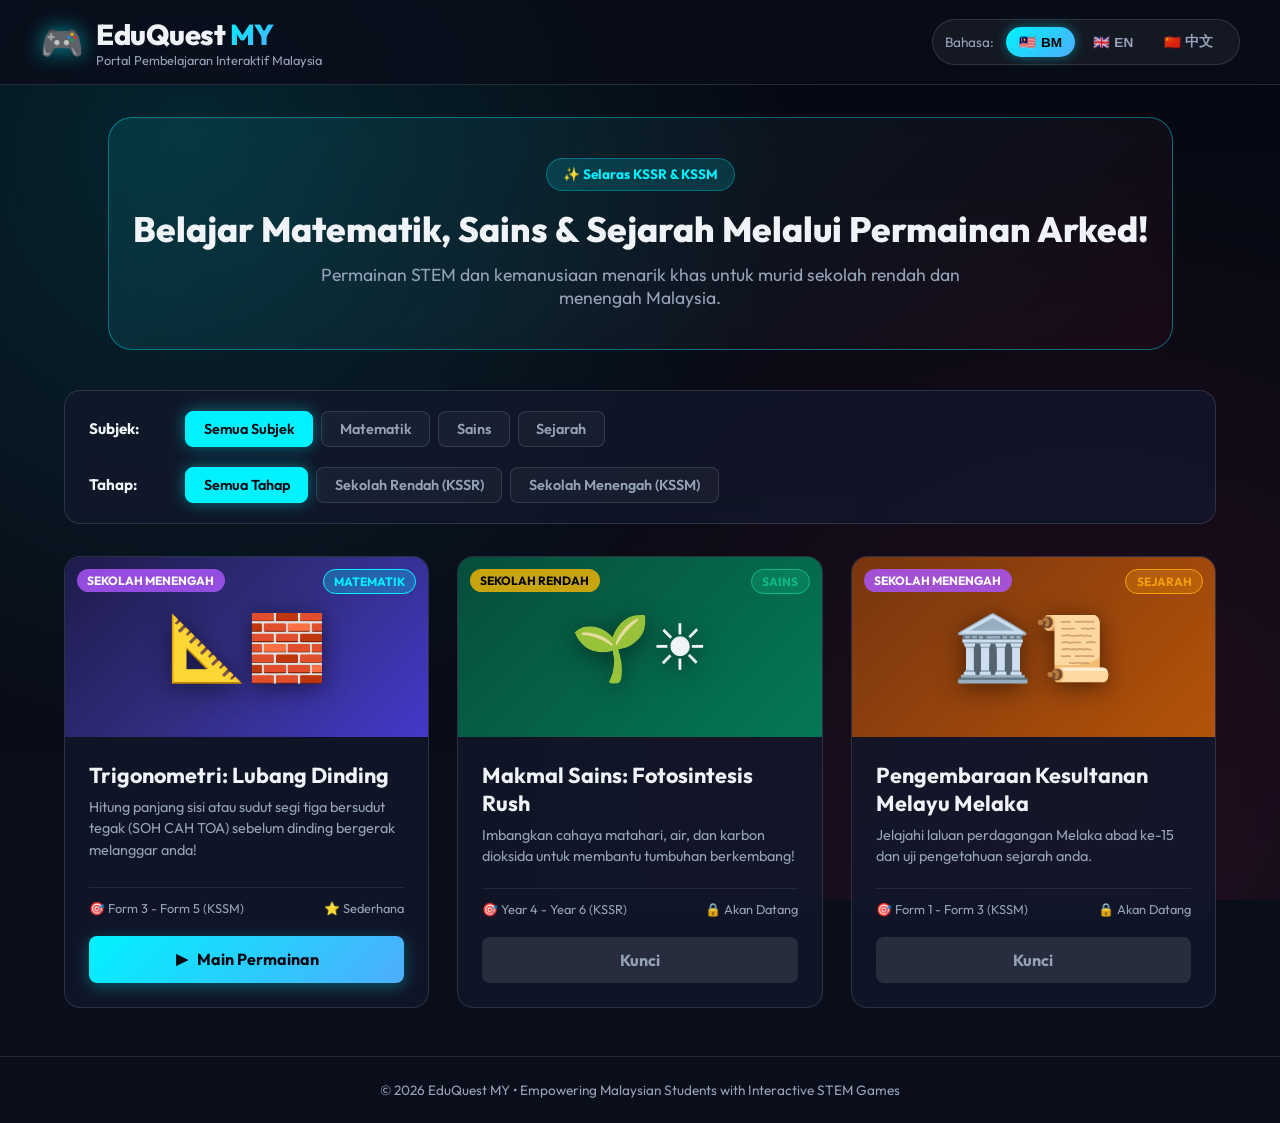
==== index.html @ 5da5ca7b "Initial commit: EduQuest MY Portal & Trigonometry Mini-Game" ====
<!DOCTYPE html>
<html lang="en">
<head>
  <meta charset="UTF-8">
  <meta name="viewport" content="width=device-width, initial-scale=1.0">
  <title>EduQuest MY - Malaysian Educational Game Portal</title>
  <link rel="preconnect" href="https://fonts.googleapis.com">
  <link rel="preconnect" href="https://fonts.gstatic.com" crossorigin>
  <link href="https://fonts.googleapis.com/css2?family=Outfit:wght@300;400;600;700;800&family=Plus+Jakarta+Sans:wght@400;600;700&display=swap" rel="stylesheet">
  <link rel="stylesheet" href="style.css">
</head>
<body>
  <!-- Header & Navigation -->
  <header class="navbar">
    <div class="nav-container">
      <div class="logo">
        <span class="logo-icon">🎮</span>
        <div class="logo-text">
          <h1>EduQuest <span class="highlight">MY</span></h1>
          <p class="tagline" data-i18n="tagline">Malaysian Interactive Learning Portal</p>
        </div>
      </div>

      <!-- Language Selector -->
      <div class="lang-selector">
        <span class="lang-label" data-i18n="selectLanguage">Language:</span>
        <div class="lang-buttons">
          <button class="lang-btn active" data-lang="bm" title="Bahasa Malaysia">
            <span class="flag">🇲🇾</span> BM
          </button>
          <button class="lang-btn" data-lang="en" title="English">
            <span class="flag">🇬🇧</span> EN
          </button>
          <button class="lang-btn" data-lang="cn" title="Mandarin">
            <span class="flag">🇨🇳</span> 中文
          </button>
        </div>
      </div>
    </div>
  </header>

  <!-- Hero Banner -->
  <section class="hero">
    <div class="hero-content">
      <span class="badge" data-i18n="heroBadge">✨ KSSR & KSSM Aligned</span>
      <h2 data-i18n="heroTitle">Learn Math, Science & History Through Arcade Gaming!</h2>
      <p data-i18n="heroDesc">Engaging STEM and humanities games specially created for Malaysian primary and secondary students.</p>
    </div>
  </section>

  <!-- Main Content Container -->
  <main class="main-container">
    <!-- Filter Toolbar -->
    <section class="filter-section">
      <div class="filter-group">
        <span class="filter-label" data-i18n="subjectLabel">Subject:</span>
        <div class="tabs" id="subject-tabs">
          <button class="tab-btn active" data-subject="all" data-i18n="allSubjects">All Subjects</button>
          <button class="tab-btn" data-subject="math" data-i18n="subjectMath">Mathematics</button>
          <button class="tab-btn" data-subject="science" data-i18n="subjectScience">Science</button>
          <button class="tab-btn" data-subject="history" data-i18n="subjectHistory">History</button>
        </div>
      </div>

      <div class="filter-group">
        <span class="filter-label" data-i18n="levelLabel">Level:</span>
        <div class="tabs" id="level-tabs">
          <button class="tab-btn active" data-level="all" data-i18n="allLevels">All Levels</button>
          <button class="tab-btn" data-level="primary" data-i18n="levelPrimary">Primary (Sekolah Rendah)</button>
          <button class="tab-btn" data-level="secondary" data-i18n="levelSecondary">Secondary (Sekolah Menengah)</button>
        </div>
      </div>
    </section>

    <!-- Game Cards Grid -->
    <section class="game-grid" id="game-grid">
      <!-- Game Card 1: Trigonometry Hole in the Wall (ACTIVE) -->
      <article class="game-card" data-subject="math" data-level="secondary">
        <div class="card-media trigo-bg">
          <div class="card-badge secondary" data-i18n="tagSecondary">Secondary</div>
          <div class="card-badge math" data-i18n="tagMath">Mathematics</div>
          <div class="game-preview-icon">📐🧱</div>
        </div>
        <div class="card-content">
          <h3 data-i18n="game1Title">Trigonometry: Hole in the Wall</h3>
          <p class="card-desc" data-i18n="game1Desc">Calculate missing triangle sides or angles using SOH CAH TOA before the moving wall reaches you!</p>
          <div class="card-meta">
            <span>🎯 Form 3 - Form 5 (KSSM)</span>
            <span>⭐ <span data-i18n="diffMedium">Medium</span></span>
          </div>
          <button class="play-btn" onclick="openGameModal('games/math-trigo-wall/index.html')">
            <span>▶</span> <span data-i18n="playButton">Play Game</span>
          </button>
        </div>
      </article>

      <!-- Game Card 2: Science Lab - Photosynthesis Rush (COMING SOON) -->
      <article class="game-card coming-soon" data-subject="science" data-level="primary">
        <div class="card-media science-bg">
          <div class="card-badge primary" data-i18n="tagPrimary">Primary</div>
          <div class="card-badge science" data-i18n="tagScience">Science</div>
          <div class="game-preview-icon">🌱☀️</div>
        </div>
        <div class="card-content">
          <h3 data-i18n="game2Title">Photosynthesis Rush</h3>
          <p class="card-desc" data-i18n="game2Desc">Balance light, water, and carbon dioxide to help plants thrive in the tropical rainforest!</p>
          <div class="card-meta">
            <span>🎯 Year 4 - Year 6 (KSSR)</span>
            <span>🔒 <span data-i18n="comingSoon">Coming Soon</span></span>
          </div>
          <button class="play-btn disabled" disabled>
            <span data-i18n="locked">Locked</span>
          </button>
        </div>
      </article>

      <!-- Game Card 3: Sejarah Time Travel (COMING SOON) -->
      <article class="game-card coming-soon" data-subject="history" data-level="secondary">
        <div class="card-media history-bg">
          <div class="card-badge secondary" data-i18n="tagSecondary">Secondary</div>
          <div class="card-badge history" data-i18n="tagHistory">History</div>
          <div class="game-preview-icon">🏛️📜</div>
        </div>
        <div class="card-content">
          <h3 data-i18n="game3Title">Melaka Sultanate Quest</h3>
          <p class="card-desc" data-i18n="game3Desc">Journey through 15th-century Melaka trade routes and test your knowledge of Malaysian heritage.</p>
          <div class="card-meta">
            <span>🎯 Form 1 - Form 3 (KSSM)</span>
            <span>🔒 <span data-i18n="comingSoon">Coming Soon</span></span>
          </div>
          <button class="play-btn disabled" disabled>
            <span data-i18n="locked">Locked</span>
          </button>
        </div>
      </article>
    </section>
  </main>

  <!-- Fullscreen Iframe Game Modal -->
  <div class="modal-overlay" id="game-modal" aria-hidden="true">
    <div class="modal-container">
      <div class="modal-header">
        <div class="modal-title">
          <span class="modal-icon">🎮</span>
          <span id="modal-game-title">EduQuest Game Launcher</span>
        </div>
        <div class="modal-actions">
          <button class="modal-btn key-out-btn" onclick="closeGameModal()">
            <span class="key-icon">🚪</span> <span data-i18n="exitGame">Exit / Key Out</span> (ESC)
          </button>
        </div>
      </div>
      <div class="modal-body">
        <iframe id="game-iframe" src="about:blank" title="Educational Game" allow="fullscreen"></iframe>
      </div>
    </div>
  </div>

  <!-- Footer -->
  <footer class="footer">
    <p>© 2026 EduQuest MY • Empowering Malaysian Students with Interactive STEM Games</p>
  </footer>

  <script src="portal.js"></script>
</body>
</html>
---- style.css ----
/* Global Variables & Arcade Glassmorphism Theme */
:root {
  --bg-dark: #0a0e1a;
  --bg-card: rgba(18, 25, 45, 0.75);
  --bg-card-hover: rgba(28, 38, 68, 0.9);
  --border-color: rgba(255, 255, 255, 0.12);
  --border-glow: rgba(0, 242, 254, 0.4);
  
  --primary: #00f2fe;
  --primary-gradient: linear-gradient(135deg, #00f2fe 0%, #4facfe 100%);
  --accent-magenta: #ff0844;
  --accent-magenta-gradient: linear-gradient(135deg, #ff0844 0%, #ffb199 100%);
  --accent-green: #00e676;
  --accent-yellow: #ffea00;
  
  --text-main: #f0f4f8;
  --text-muted: #94a3b8;
  
  --radius-sm: 8px;
  --radius-md: 16px;
  --radius-lg: 24px;
  
  --shadow-glow: 0 8px 32px 0 rgba(0, 242, 254, 0.25);
  --font-main: 'Outfit', 'Plus Jakarta Sans', system-ui, -apple-system, sans-serif;
}

* {
  box-sizing: border-box;
  margin: 0;
  padding: 0;
}

body {
  background-color: var(--bg-dark);
  background-image: 
    radial-gradient(circle at 15% 15%, rgba(0, 242, 254, 0.12) 0%, transparent 45%),
    radial-gradient(circle at 85% 85%, rgba(255, 8, 68, 0.1) 0%, transparent 45%),
    linear-gradient(180deg, #050811 0%, #0a0e1a 100%);
  background-attachment: fixed;
  color: var(--text-main);
  font-family: var(--font-main);
  min-height: 100vh;
  display: flex;
  flex-direction: column;
}

/* Header & Navigation */
.navbar {
  background: rgba(10, 14, 26, 0.85);
  backdrop-filter: blur(12px);
  -webkit-backdrop-filter: blur(12px);
  border-bottom: 1px solid var(--border-color);
  position: sticky;
  top: 0;
  z-index: 100;
  padding: 1rem 2rem;
}

.nav-container {
  max-width: 1200px;
  margin: 0 auto;
  display: flex;
  justify-content: space-between;
  align-items: center;
  flex-wrap: wrap;
  gap: 1rem;
}

.logo {
  display: flex;
  align-items: center;
  gap: 0.75rem;
}

.logo-icon {
  font-size: 2.2rem;
  filter: drop-shadow(0 0 10px rgba(0, 242, 254, 0.6));
  animation: pulseLogo 3s infinite alternate ease-in-out;
}

@keyframes pulseLogo {
  0% { transform: scale(1); }
  100% { transform: scale(1.08); }
}

.logo-text h1 {
  font-size: 1.8rem;
  font-weight: 800;
  letter-spacing: -0.5px;
}

.logo-text .highlight {
  background: var(--primary-gradient);
  -webkit-background-clip: text;
  -webkit-text-fill-color: transparent;
}

.tagline {
  font-size: 0.8rem;
  color: var(--text-muted);
  font-weight: 400;
}

/* Language Selector */
.lang-selector {
  display: flex;
  align-items: center;
  gap: 0.75rem;
  background: rgba(255, 255, 255, 0.05);
  padding: 0.4rem 0.8rem;
  border-radius: 30px;
  border: 1px solid var(--border-color);
}

.lang-label {
  font-size: 0.85rem;
  color: var(--text-muted);
}

.lang-buttons {
  display: flex;
  gap: 0.3rem;
}

.lang-btn {
  background: transparent;
  border: none;
  color: var(--text-muted);
  padding: 0.4rem 0.8rem;
  border-radius: 20px;
  cursor: pointer;
  font-size: 0.85rem;
  font-weight: 600;
  transition: all 0.25s ease;
  display: flex;
  align-items: center;
  gap: 0.3rem;
}

.lang-btn:hover {
  color: var(--text-main);
  background: rgba(255, 255, 255, 0.1);
}

.lang-btn.active {
  background: var(--primary-gradient);
  color: #000;
  box-shadow: 0 0 12px rgba(0, 242, 254, 0.4);
}

/* Hero Section */
.hero {
  max-width: 1200px;
  margin: 2rem auto 1rem;
  padding: 0 1.5rem;
  text-align: center;
}

.hero-content {
  background: linear-gradient(135deg, rgba(0, 242, 254, 0.1) 0%, rgba(255, 8, 68, 0.05) 100%);
  border: 1px solid var(--border-glow);
  border-radius: var(--radius-lg);
  padding: 2.5rem 1.5rem;
  backdrop-filter: blur(10px);
}

.badge {
  display: inline-block;
  background: rgba(0, 242, 254, 0.15);
  color: var(--primary);
  border: 1px solid rgba(0, 242, 254, 0.3);
  padding: 0.4rem 1rem;
  border-radius: 50px;
  font-size: 0.85rem;
  font-weight: 700;
  margin-bottom: 1rem;
}

.hero h2 {
  font-size: 2.2rem;
  font-weight: 800;
  margin-bottom: 0.75rem;
  line-height: 1.25;
}

.hero p {
  color: var(--text-muted);
  font-size: 1.1rem;
  max-width: 650px;
  margin: 0 auto;
}

/* Main Container */
.main-container {
  max-width: 1200px;
  margin: 1.5rem auto 3rem;
  padding: 0 1.5rem;
  width: 100%;
  flex: 1;
}

/* Filter Toolbar */
.filter-section {
  display: flex;
  flex-direction: column;
  gap: 1.25rem;
  background: var(--bg-card);
  border: 1px solid var(--border-color);
  border-radius: var(--radius-md);
  padding: 1.25rem 1.5rem;
  margin-bottom: 2rem;
  backdrop-filter: blur(8px);
}

.filter-group {
  display: flex;
  align-items: center;
  gap: 1rem;
  flex-wrap: wrap;
}

.filter-label {
  font-weight: 700;
  font-size: 0.95rem;
  min-width: 80px;
  color: var(--text-main);
}

.tabs {
  display: flex;
  gap: 0.5rem;
  flex-wrap: wrap;
}

.tab-btn {
  background: rgba(255, 255, 255, 0.04);
  border: 1px solid var(--border-color);
  color: var(--text-muted);
  padding: 0.5rem 1.1rem;
  border-radius: var(--radius-sm);
  cursor: pointer;
  font-family: inherit;
  font-size: 0.9rem;
  font-weight: 600;
  transition: all 0.2s ease;
}

.tab-btn:hover {
  background: rgba(255, 255, 255, 0.1);
  color: var(--text-main);
}

.tab-btn.active {
  background: var(--primary);
  color: #050811;
  border-color: var(--primary);
  box-shadow: 0 0 15px rgba(0, 242, 254, 0.4);
}

/* Game Grid */
.game-grid {
  display: grid;
  grid-template-columns: repeat(auto-fill, minmax(320px, 1fr));
  gap: 1.75rem;
}

.game-card {
  background: var(--bg-card);
  border: 1px solid var(--border-color);
  border-radius: var(--radius-md);
  overflow: hidden;
  transition: all 0.3s ease;
  display: flex;
  flex-direction: column;
  backdrop-filter: blur(10px);
}

.game-card:hover {
  transform: translateY(-6px);
  border-color: var(--primary);
  box-shadow: 0 12px 30px rgba(0, 242, 254, 0.2);
}

.game-card.hidden {
  display: none;
}

.card-media {
  height: 180px;
  position: relative;
  display: flex;
  align-items: center;
  justify-content: center;
  overflow: hidden;
}

.trigo-bg {
  background: linear-gradient(135deg, #1e1b4b 0%, #312e81 50%, #4338ca 100%);
}

.science-bg {
  background: linear-gradient(135deg, #064e3b 0%, #047857 100%);
}

.history-bg {
  background: linear-gradient(135deg, #78350f 0%, #b45309 100%);
}

.card-badge {
  position: absolute;
  top: 12px;
  padding: 0.25rem 0.65rem;
  border-radius: 20px;
  font-size: 0.75rem;
  font-weight: 700;
  text-transform: uppercase;
}

.card-badge.secondary {
  left: 12px;
  background: rgba(168, 85, 247, 0.85);
  color: #fff;
}

.card-badge.primary {
  left: 12px;
  background: rgba(234, 179, 8, 0.85);
  color: #000;
}

.card-badge.math {
  right: 12px;
  background: rgba(0, 242, 254, 0.25);
  color: var(--primary);
  border: 1px solid var(--primary);
}

.card-badge.science {
  right: 12px;
  background: rgba(16, 185, 129, 0.25);
  color: #10b981;
  border: 1px solid #10b981;
}

.card-badge.history {
  right: 12px;
  background: rgba(245, 158, 11, 0.25);
  color: #f59e0b;
  border: 1px solid #f59e0b;
}

.game-preview-icon {
  font-size: 4rem;
  filter: drop-shadow(0 4px 12px rgba(0,0,0,0.5));
}

.card-content {
  padding: 1.5rem;
  display: flex;
  flex-direction: column;
  flex: 1;
}

.card-content h3 {
  font-size: 1.35rem;
  font-weight: 700;
  margin-bottom: 0.5rem;
  color: var(--text-main);
}

.card-desc {
  font-size: 0.9rem;
  color: var(--text-muted);
  line-height: 1.5;
  margin-bottom: 1.25rem;
  flex: 1;
}

.card-meta {
  display: flex;
  justify-content: space-between;
  font-size: 0.8rem;
  color: var(--text-muted);
  padding-top: 0.75rem;
  border-top: 1px solid rgba(255, 255, 255, 0.08);
  margin-bottom: 1.25rem;
}

.play-btn {
  background: var(--primary-gradient);
  color: #050811;
  border: none;
  padding: 0.8rem 1.25rem;
  border-radius: var(--radius-sm);
  font-family: inherit;
  font-size: 1rem;
  font-weight: 700;
  cursor: pointer;
  transition: all 0.2s ease;
  display: flex;
  align-items: center;
  justify-content: center;
  gap: 0.5rem;
  box-shadow: 0 4px 15px rgba(0, 242, 254, 0.3);
}

.play-btn:hover {
  transform: scale(1.02);
  box-shadow: 0 6px 20px rgba(0, 242, 254, 0.5);
}

.play-btn.disabled {
  background: rgba(255, 255, 255, 0.1);
  color: var(--text-muted);
  cursor: not-allowed;
  box-shadow: none;
}

/* Fullscreen Modal Launcher */
.modal-overlay {
  position: fixed;
  top: 0;
  left: 0;
  width: 100vw;
  height: 100vh;
  background: rgba(5, 8, 17, 0.92);
  backdrop-filter: blur(16px);
  -webkit-backdrop-filter: blur(16px);
  z-index: 1000;
  display: flex;
  align-items: center;
  justify-content: center;
  opacity: 0;
  pointer-events: none;
  transition: opacity 0.3s ease;
}

.modal-overlay.active {
  opacity: 1;
  pointer-events: auto;
}

.modal-container {
  width: 95vw;
  height: 92vh;
  max-width: 1400px;
  background: #0d1222;
  border: 1px solid var(--border-glow);
  border-radius: var(--radius-md);
  display: flex;
  flex-direction: column;
  overflow: hidden;
  box-shadow: 0 0 50px rgba(0, 242, 254, 0.3);
}

.modal-header {
  background: rgba(18, 25, 45, 0.95);
  padding: 0.8rem 1.25rem;
  display: flex;
  justify-content: space-between;
  align-items: center;
  border-bottom: 1px solid var(--border-color);
}

.modal-title {
  display: flex;
  align-items: center;
  gap: 0.6rem;
  font-weight: 700;
  font-size: 1.1rem;
}

.key-out-btn {
  background: var(--accent-magenta-gradient);
  color: #fff;
  border: none;
  padding: 0.5rem 1rem;
  border-radius: var(--radius-sm);
  font-family: inherit;
  font-weight: 700;
  font-size: 0.9rem;
  cursor: pointer;
  display: flex;
  align-items: center;
  gap: 0.4rem;
  transition: transform 0.2s ease, box-shadow 0.2s ease;
}

.key-out-btn:hover {
  transform: scale(1.04);
  box-shadow: 0 0 15px rgba(255, 8, 68, 0.5);
}

.modal-body {
  flex: 1;
  width: 100%;
  height: 100%;
  background: #000;
}

.modal-body iframe {
  width: 100%;
  height: 100%;
  border: none;
}

/* Footer */
.footer {
  text-align: center;
  padding: 1.5rem;
  background: rgba(10, 14, 26, 0.9);
  border-top: 1px solid var(--border-color);
  color: var(--text-muted);
  font-size: 0.85rem;
}

/* Responsive Breakpoints */
@media (max-width: 768px) {
  .nav-container {
    flex-direction: column;
    align-items: flex-start;
  }
  
  .hero h2 {
    font-size: 1.6rem;
  }
  
  .filter-group {
    flex-direction: column;
    align-items: flex-start;
  }
  
  .modal-container {
    width: 100vw;
    height: 100vh;
    border-radius: 0;
  }
}
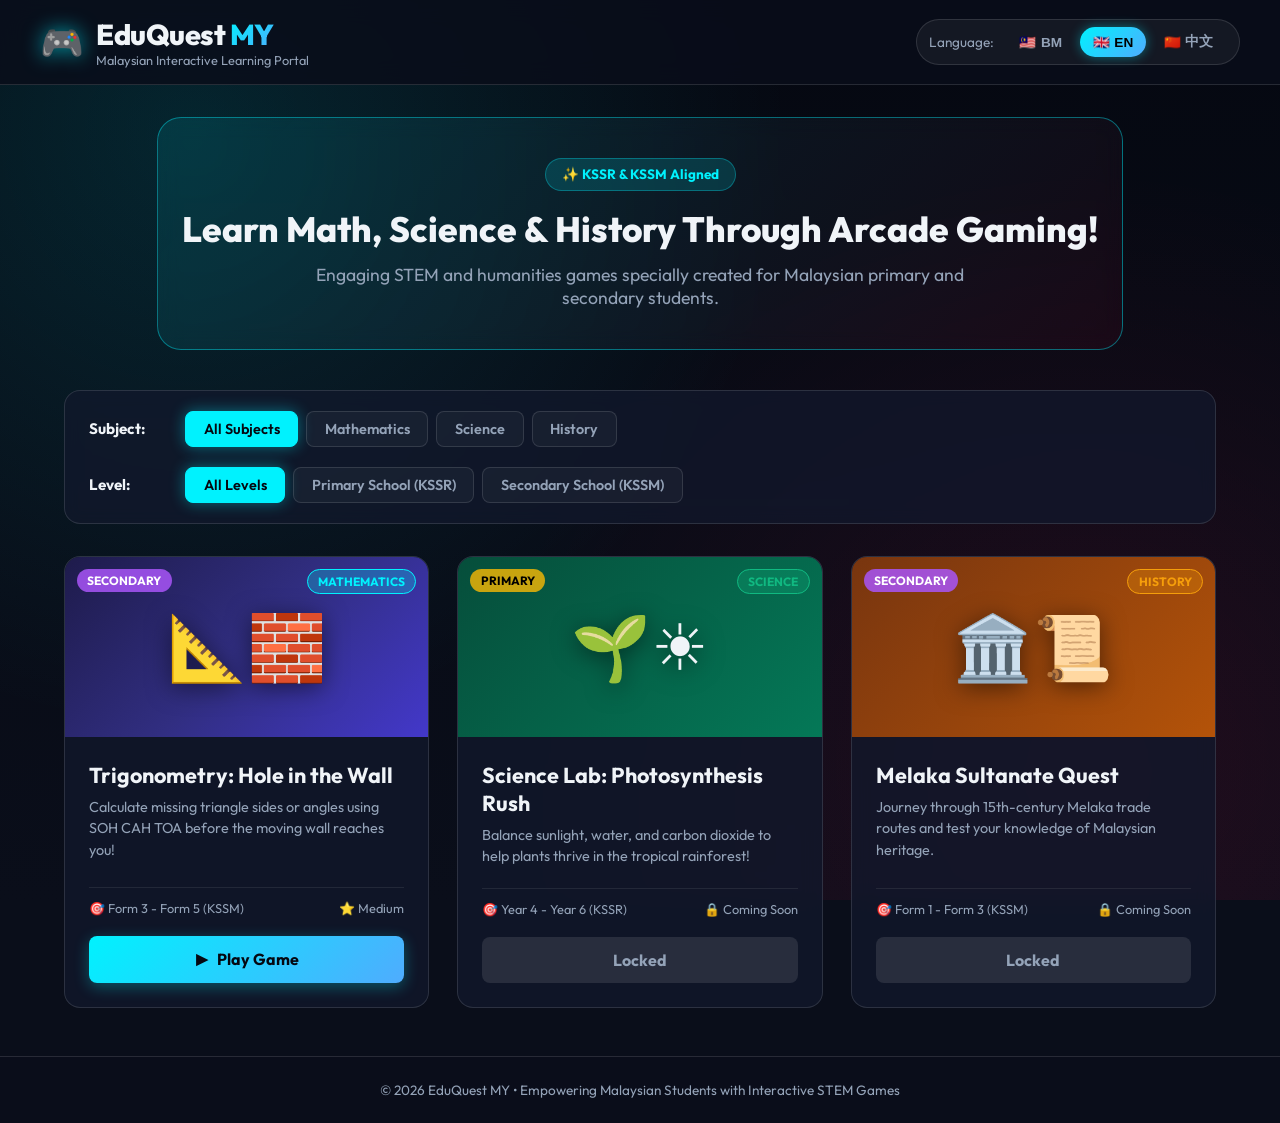
==== commit 4427fae3: "Center dynamic triangle figure horizontally and set English as default language" ====
--- a/index.html
+++ b/index.html
@@ -25,10 +25,10 @@
       <div class="lang-selector">
         <span class="lang-label" data-i18n="selectLanguage">Language:</span>
         <div class="lang-buttons">
-          <button class="lang-btn active" data-lang="bm" title="Bahasa Malaysia">
+          <button class="lang-btn" data-lang="bm" title="Bahasa Malaysia">
             <span class="flag">🇲🇾</span> BM
           </button>
-          <button class="lang-btn" data-lang="en" title="English">
+          <button class="lang-btn active" data-lang="en" title="English">
             <span class="flag">🇬🇧</span> EN
           </button>
           <button class="lang-btn" data-lang="cn" title="Mandarin">
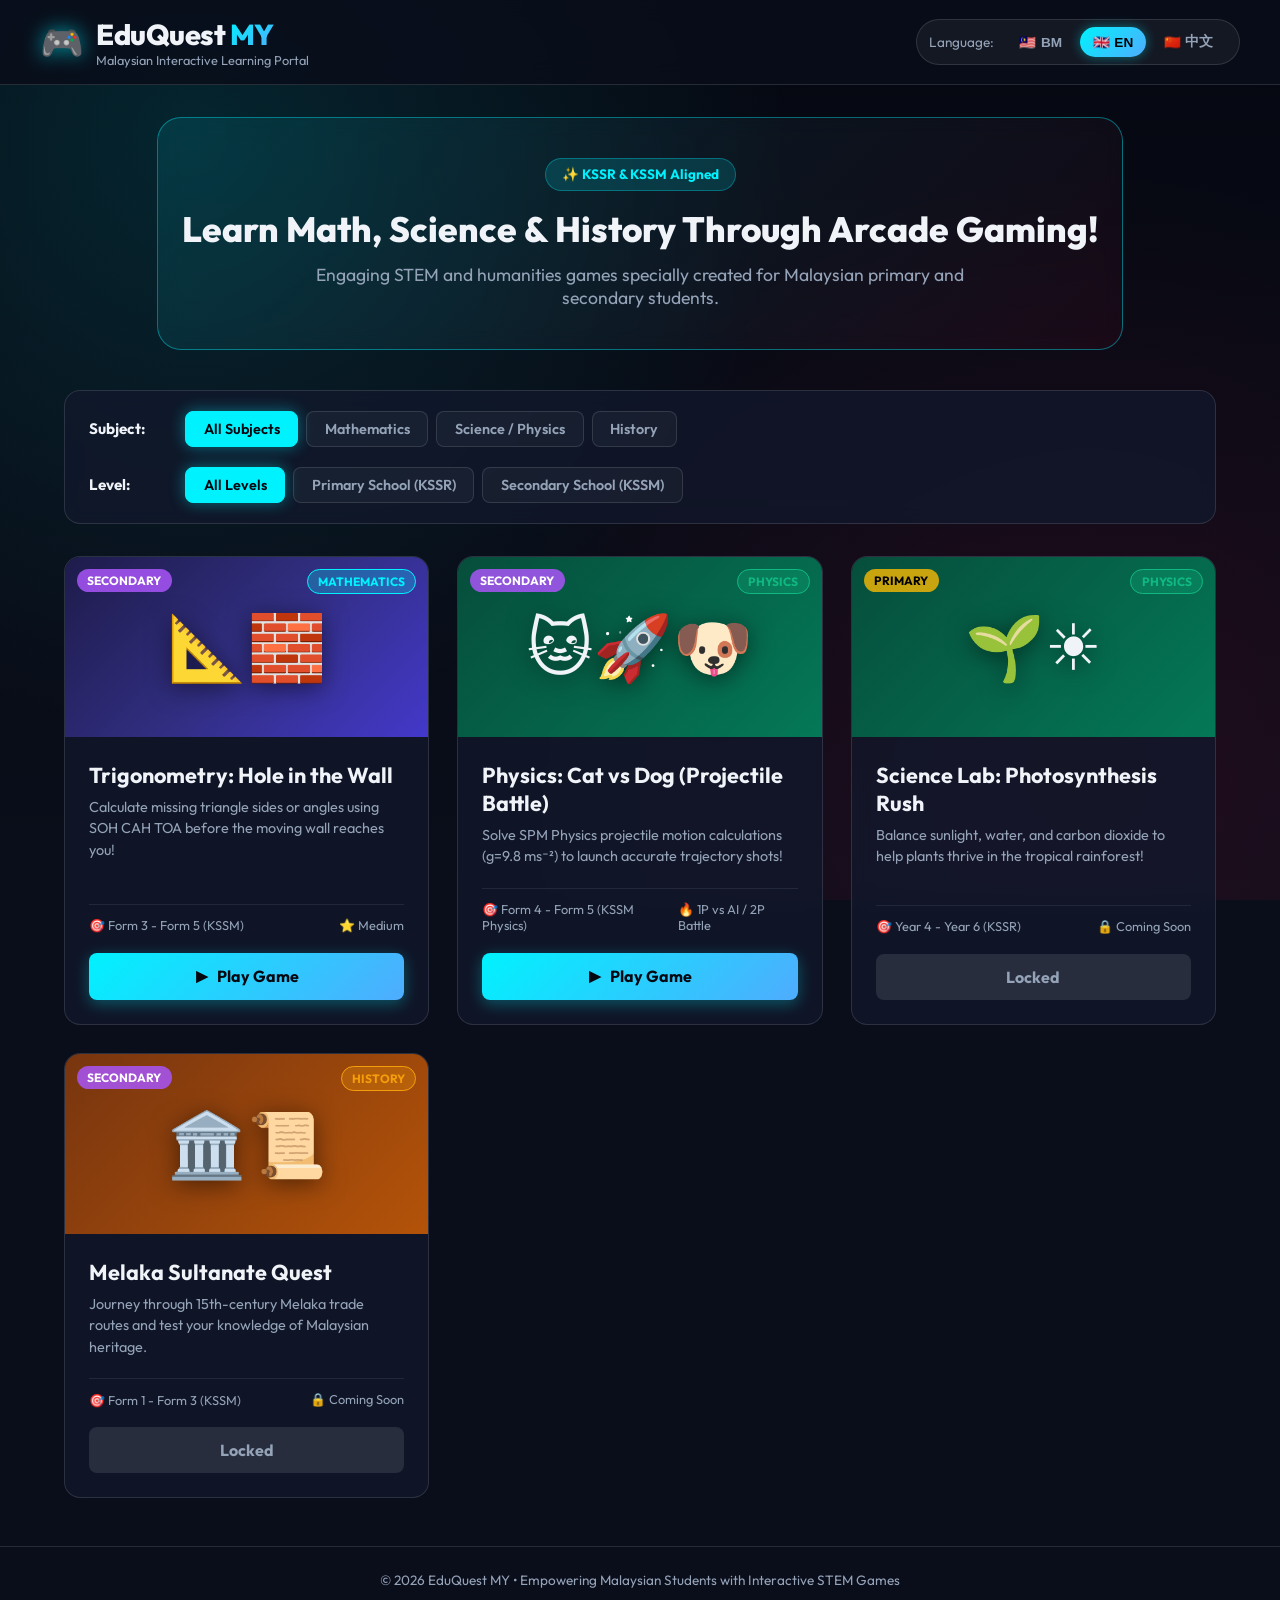
==== commit 4736566f: "Add Physics: Cat vs Dog (Projectile Battle) mini-game with SPM physics engine, 1P vs AI / 2P battle," ====
--- a/index.html
+++ b/index.html
@@ -57,7 +57,7 @@
         <div class="tabs" id="subject-tabs">
           <button class="tab-btn active" data-subject="all" data-i18n="allSubjects">All Subjects</button>
           <button class="tab-btn" data-subject="math" data-i18n="subjectMath">Mathematics</button>
-          <button class="tab-btn" data-subject="science" data-i18n="subjectScience">Science</button>
+          <button class="tab-btn" data-subject="science" data-i18n="subjectScience">Science / Physics</button>
           <button class="tab-btn" data-subject="history" data-i18n="subjectHistory">History</button>
         </div>
       </div>
@@ -88,7 +88,27 @@
             <span>🎯 Form 3 - Form 5 (KSSM)</span>
             <span>⭐ <span data-i18n="diffMedium">Medium</span></span>
           </div>
-          <button class="play-btn" onclick="openGameModal('games/math-trigo-wall/index.html')">
+          <button class="play-btn" onclick="openGameModal('games/math-trigo-wall/index.html', 'Trigonometry: Hole in the Wall')">
+            <span>▶</span> <span data-i18n="playButton">Play Game</span>
+          </button>
+        </div>
+      </article>
+
+      <!-- Game Card 4: Physics Cat vs Dog Projectile Battle (ACTIVE) -->
+      <article class="game-card" data-subject="science" data-level="secondary">
+        <div class="card-media science-bg">
+          <div class="card-badge secondary" data-i18n="tagSecondary">Secondary</div>
+          <div class="card-badge science" data-i18n="tagScience">Physics</div>
+          <div class="game-preview-icon">🐱🚀🐶</div>
+        </div>
+        <div class="card-content">
+          <h3 data-i18n="game4Title">Physics: Cat vs Dog (Projectile Battle)</h3>
+          <p class="card-desc" data-i18n="game4Desc">Solve SPM Physics projectile motion calculations (g=9.8 ms⁻²) to launch accurate trajectory shots!</p>
+          <div class="card-meta">
+            <span>🎯 Form 4 - Form 5 (KSSM Physics)</span>
+            <span>🔥 1P vs AI / 2P Battle</span>
+          </div>
+          <button class="play-btn" onclick="openGameModal('games/physics-cat-dog/index.html', 'Physics: Cat vs Dog - Projectile Battle')">
             <span>▶</span> <span data-i18n="playButton">Play Game</span>
           </button>
         </div>
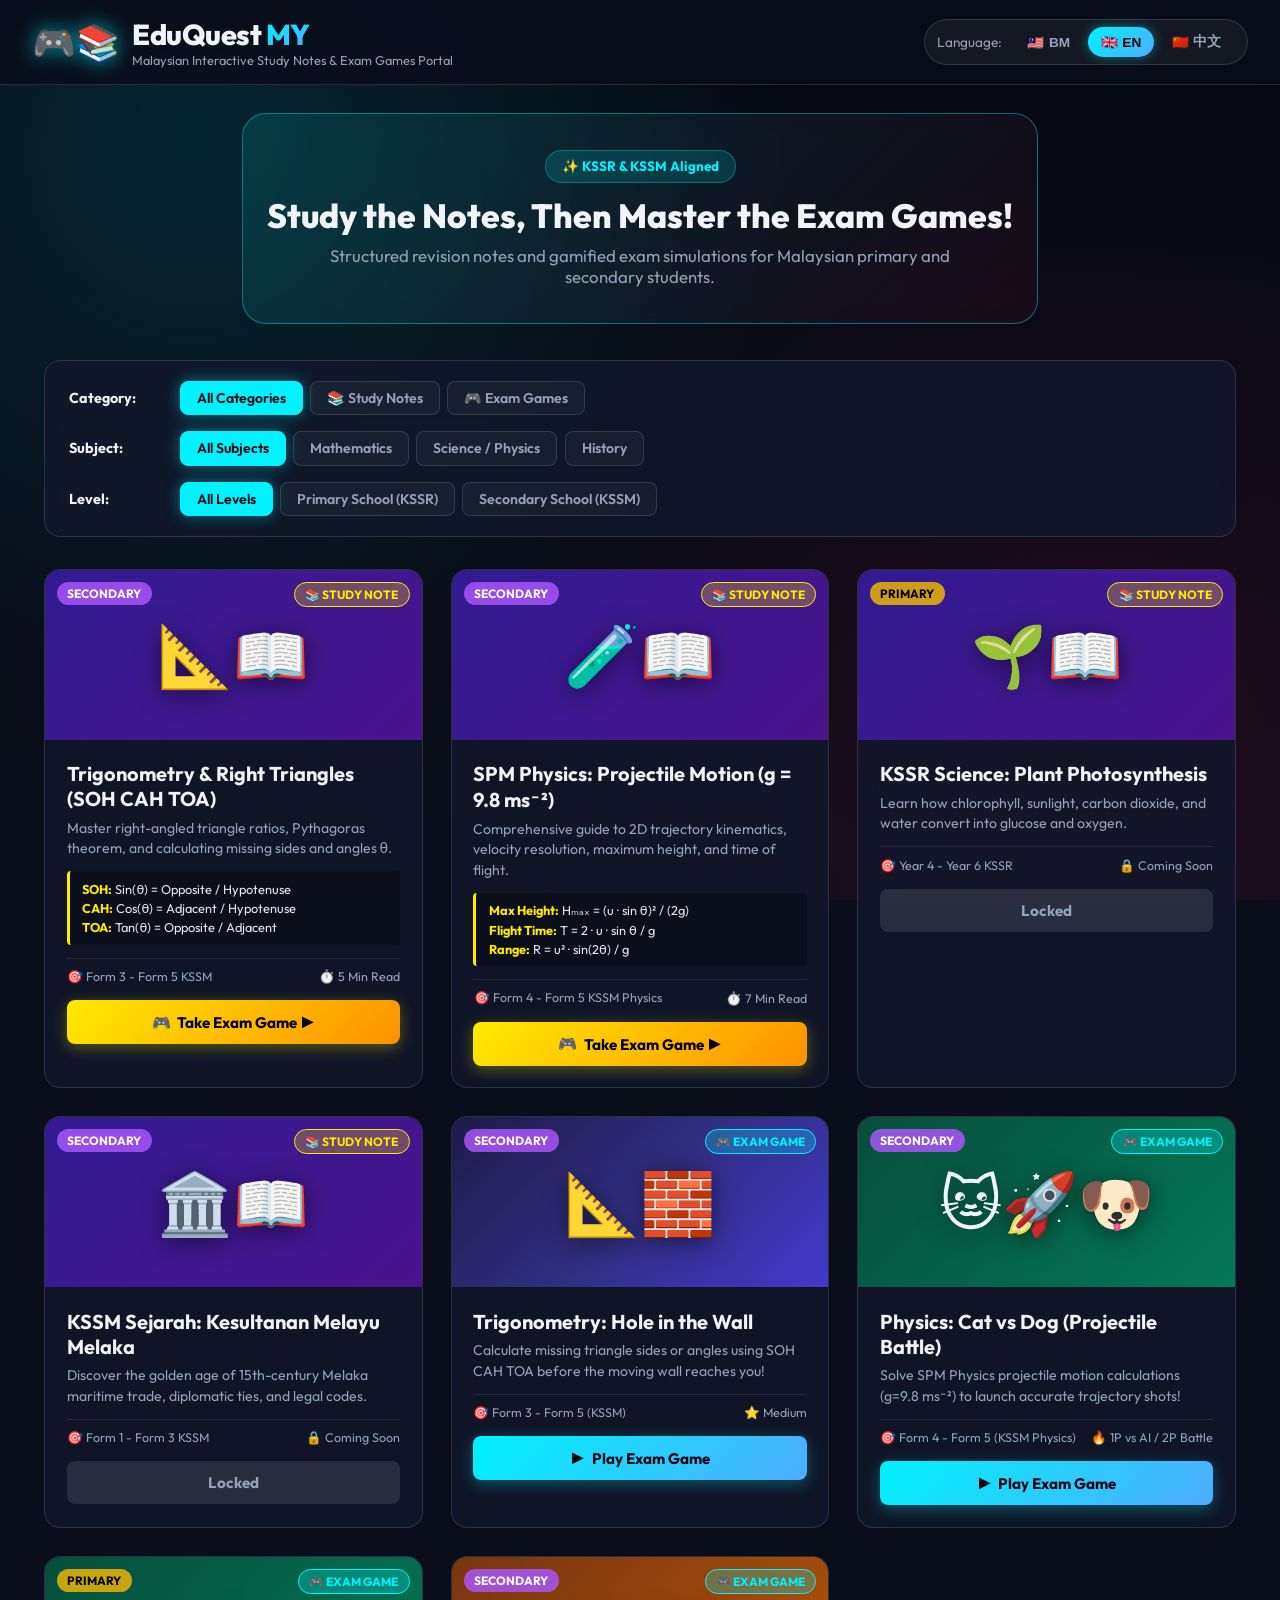
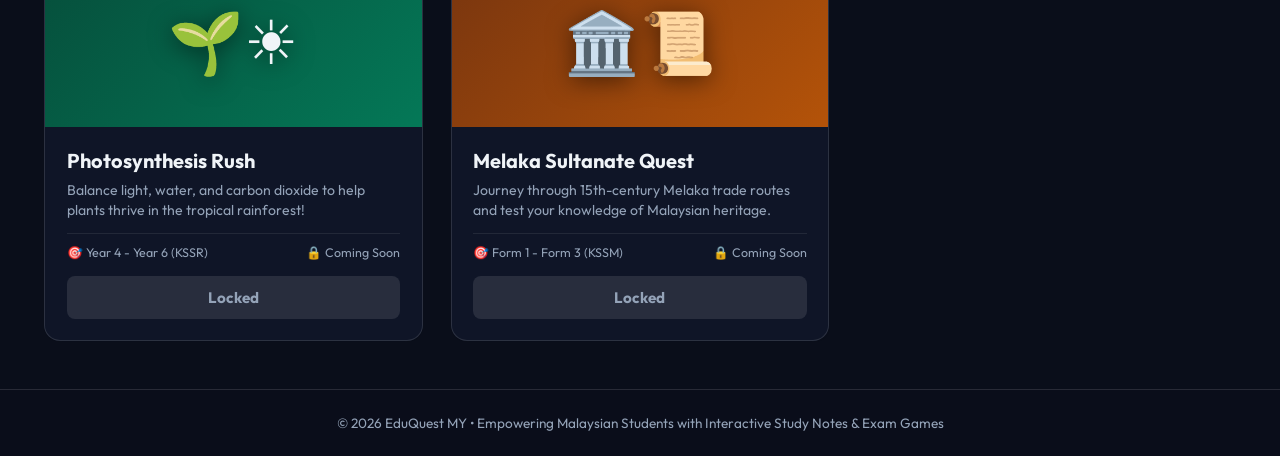
==== commit 736aab89: "Add: Interactive Trigonometry Slide (7-step tutorial with quiz)" ====
--- a/index.html
+++ b/index.html
@@ -3,7 +3,7 @@
 <head>
   <meta charset="UTF-8">
   <meta name="viewport" content="width=device-width, initial-scale=1.0">
-  <title>EduQuest MY - Malaysian Educational Game Portal</title>
+  <title>EduQuest MY - Malaysian Educational Portal & Exam Arcade</title>
   <link rel="preconnect" href="https://fonts.googleapis.com">
   <link rel="preconnect" href="https://fonts.gstatic.com" crossorigin>
   <link href="https://fonts.googleapis.com/css2?family=Outfit:wght@300;400;600;700;800&family=Plus+Jakarta+Sans:wght@400;600;700&display=swap" rel="stylesheet">
@@ -14,10 +14,10 @@
   <header class="navbar">
     <div class="nav-container">
       <div class="logo">
-        <span class="logo-icon">🎮</span>
+        <span class="logo-icon">🎮📚</span>
         <div class="logo-text">
           <h1>EduQuest <span class="highlight">MY</span></h1>
-          <p class="tagline" data-i18n="tagline">Malaysian Interactive Learning Portal</p>
+          <p class="tagline" data-i18n="tagline">Malaysian Interactive Study Notes & Exam Games Portal</p>
         </div>
       </div>
 
@@ -43,15 +43,26 @@
   <section class="hero">
     <div class="hero-content">
       <span class="badge" data-i18n="heroBadge">✨ KSSR & KSSM Aligned</span>
-      <h2 data-i18n="heroTitle">Learn Math, Science & History Through Arcade Gaming!</h2>
-      <p data-i18n="heroDesc">Engaging STEM and humanities games specially created for Malaysian primary and secondary students.</p>
+      <h2 data-i18n="heroTitle">Study the Notes, Then Master the Exam Games!</h2>
+      <p data-i18n="heroDesc">Structured revision notes and gamified exam simulations for Malaysian primary and secondary students.</p>
     </div>
   </section>
 
   <!-- Main Content Container -->
   <main class="main-container">
-    <!-- Filter Toolbar -->
+    <!-- Structured Filter Toolbar (Category, Subject, Level) -->
     <section class="filter-section">
+      <!-- 1. Category Filter (Study Notes vs Exam Games) -->
+      <div class="filter-group">
+        <span class="filter-label" data-i18n="categoryLabel">Category:</span>
+        <div class="tabs" id="category-tabs">
+          <button class="tab-btn active" data-category="all" data-i18n="catAll">All Categories</button>
+          <button class="tab-btn" data-category="notes" data-i18n="catNotes">📚 Study Notes</button>
+          <button class="tab-btn" data-category="games" data-i18n="catGames">🎮 Exam Games</button>
+        </div>
+      </div>
+
+      <!-- 2. Subject Filter -->
       <div class="filter-group">
         <span class="filter-label" data-i18n="subjectLabel">Subject:</span>
         <div class="tabs" id="subject-tabs">
@@ -62,6 +73,7 @@
         </div>
       </div>
 
+      <!-- 3. Level Filter -->
       <div class="filter-group">
         <span class="filter-label" data-i18n="levelLabel">Level:</span>
         <div class="tabs" id="level-tabs">
@@ -72,14 +84,114 @@
       </div>
     </section>
 
-    <!-- Game Cards Grid -->
-    <section class="game-grid" id="game-grid">
+    <!-- Unified Cards Grid (Notes & Games) -->
+    <section class="card-grid" id="portal-grid">
+
+      <!-- ==================== STUDY NOTES CATEGORY ==================== -->
+      
+      <!-- Note Card 1: Trigonometry Revision Notes -->
+      <article class="portal-card note-card" data-category="notes" data-subject="math" data-level="secondary">
+        <div class="card-media note-bg">
+          <div class="card-badge secondary" data-i18n="tagSecondary">Secondary</div>
+          <div class="card-badge note-tag" data-i18n="tagStudyNote">📚 Study Note</div>
+          <div class="preview-icon">📐📖</div>
+        </div>
+        <div class="card-content">
+          <h3 data-i18n="note1Title">Trigonometry & Right Triangles (SOH CAH TOA)</h3>
+          <p class="card-desc" data-i18n="note1Desc">Master right-angled triangle ratios, Pythagoras theorem, and calculating missing sides and angles θ.</p>
+          <div class="note-summary">
+            <ul>
+              <li><strong>SOH:</strong> Sin(θ) = Opposite / Hypotenuse</li>
+              <li><strong>CAH:</strong> Cos(θ) = Adjacent / Hypotenuse</li>
+              <li><strong>TOA:</strong> Tan(θ) = Opposite / Adjacent</li>
+            </ul>
+          </div>
+          <div class="card-meta">
+            <span>🎯 Form 3 - Form 5 KSSM</span>
+            <span>⏱️ 5 Min Read</span>
+          </div>
+          <button class="play-btn cta-exam-btn" onclick="openGameModal('games/math-trigo-wall/index.html', 'Trigonometry: Hole in the Wall')">
+            <span>🎮</span> <span data-i18n="testExamBtn">Take Exam Game ▶</span>
+          </button>
+        </div>
+      </article>
+
+      <!-- Note Card 2: SPM Physics Projectile Motion Notes -->
+      <article class="portal-card note-card" data-category="notes" data-subject="science" data-level="secondary">
+        <div class="card-media note-bg">
+          <div class="card-badge secondary" data-i18n="tagSecondary">Secondary</div>
+          <div class="card-badge note-tag" data-i18n="tagStudyNote">📚 Study Note</div>
+          <div class="preview-icon">🧪📖</div>
+        </div>
+        <div class="card-content">
+          <h3 data-i18n="note2Title">SPM Physics: Projectile Motion (g = 9.8 ms⁻²)</h3>
+          <p class="card-desc" data-i18n="note2Desc">Comprehensive guide to 2D trajectory kinematics, velocity resolution, maximum height, and time of flight.</p>
+          <div class="note-summary">
+            <ul>
+              <li><strong>Max Height:</strong> Hₘₐₓ = (u · sin θ)² / (2g)</li>
+              <li><strong>Flight Time:</strong> T = 2 · u · sin θ / g</li>
+              <li><strong>Range:</strong> R = u² · sin(2θ) / g</li>
+            </ul>
+          </div>
+          <div class="card-meta">
+            <span>🎯 Form 4 - Form 5 KSSM Physics</span>
+            <span>⏱️ 7 Min Read</span>
+          </div>
+          <button class="play-btn cta-exam-btn" onclick="openGameModal('games/physics-cat-dog/index.html', 'Physics: Cat vs Dog - Projectile Battle')">
+            <span>🎮</span> <span data-i18n="testExamBtn">Take Exam Game ▶</span>
+          </button>
+        </div>
+      </article>
+
+      <!-- Note Card 3: Primary Science Photosynthesis (Preview Note) -->
+      <article class="portal-card note-card coming-soon" data-category="notes" data-subject="science" data-level="primary">
+        <div class="card-media note-bg">
+          <div class="card-badge primary" data-i18n="tagPrimary">Primary</div>
+          <div class="card-badge note-tag" data-i18n="tagStudyNote">📚 Study Note</div>
+          <div class="preview-icon">🌱📖</div>
+        </div>
+        <div class="card-content">
+          <h3 data-i18n="note3Title">KSSR Science: Plant Photosynthesis</h3>
+          <p class="card-desc" data-i18n="note3Desc">Learn how chlorophyll, sunlight, carbon dioxide, and water convert into glucose and oxygen.</p>
+          <div class="card-meta">
+            <span>🎯 Year 4 - Year 6 KSSR</span>
+            <span>🔒 <span data-i18n="comingSoon">Coming Soon</span></span>
+          </div>
+          <button class="play-btn disabled" disabled>
+            <span data-i18n="locked">Locked</span>
+          </button>
+        </div>
+      </article>
+
+      <!-- Note Card 4: Form 1-3 History Melaka Sultanate (Preview Note) -->
+      <article class="portal-card note-card coming-soon" data-category="notes" data-subject="history" data-level="secondary">
+        <div class="card-media note-bg">
+          <div class="card-badge secondary" data-i18n="tagSecondary">Secondary</div>
+          <div class="card-badge note-tag" data-i18n="tagStudyNote">📚 Study Note</div>
+          <div class="preview-icon">🏛️📖</div>
+        </div>
+        <div class="card-content">
+          <h3 data-i18n="note4Title">KSSM Sejarah: Kesultanan Melayu Melaka</h3>
+          <p class="card-desc" data-i18n="note4Desc">Discover the golden age of 15th-century Melaka maritime trade, diplomatic ties, and legal codes.</p>
+          <div class="card-meta">
+            <span>🎯 Form 1 - Form 3 KSSM</span>
+            <span>🔒 <span data-i18n="comingSoon">Coming Soon</span></span>
+          </div>
+          <button class="play-btn disabled" disabled>
+            <span data-i18n="locked">Locked</span>
+          </button>
+        </div>
+      </article>
+
+
+      <!-- ==================== EXAM GAMES CATEGORY ==================== -->
+
       <!-- Game Card 1: Trigonometry Hole in the Wall (ACTIVE) -->
-      <article class="game-card" data-subject="math" data-level="secondary">
+      <article class="portal-card game-card" data-category="games" data-subject="math" data-level="secondary">
         <div class="card-media trigo-bg">
           <div class="card-badge secondary" data-i18n="tagSecondary">Secondary</div>
-          <div class="card-badge math" data-i18n="tagMath">Mathematics</div>
-          <div class="game-preview-icon">📐🧱</div>
+          <div class="card-badge game-tag" data-i18n="tagExamGame">🎮 Exam Game</div>
+          <div class="preview-icon">📐🧱</div>
         </div>
         <div class="card-content">
           <h3 data-i18n="game1Title">Trigonometry: Hole in the Wall</h3>
@@ -89,17 +201,17 @@
             <span>⭐ <span data-i18n="diffMedium">Medium</span></span>
           </div>
           <button class="play-btn" onclick="openGameModal('games/math-trigo-wall/index.html', 'Trigonometry: Hole in the Wall')">
-            <span>▶</span> <span data-i18n="playButton">Play Game</span>
-          </button>
-        </div>
-      </article>
-
-      <!-- Game Card 4: Physics Cat vs Dog Projectile Battle (ACTIVE) -->
-      <article class="game-card" data-subject="science" data-level="secondary">
+            <span>▶</span> <span data-i18n="playButton">Play Exam Game</span>
+          </button>
+        </div>
+      </article>
+
+      <!-- Game Card 2: Physics Cat vs Dog Projectile Battle (ACTIVE) -->
+      <article class="portal-card game-card" data-category="games" data-subject="science" data-level="secondary">
         <div class="card-media science-bg">
           <div class="card-badge secondary" data-i18n="tagSecondary">Secondary</div>
-          <div class="card-badge science" data-i18n="tagScience">Physics</div>
-          <div class="game-preview-icon">🐱🚀🐶</div>
+          <div class="card-badge game-tag" data-i18n="tagExamGame">🎮 Exam Game</div>
+          <div class="preview-icon">🐱🚀🐶</div>
         </div>
         <div class="card-content">
           <h3 data-i18n="game4Title">Physics: Cat vs Dog (Projectile Battle)</h3>
@@ -109,17 +221,17 @@
             <span>🔥 1P vs AI / 2P Battle</span>
           </div>
           <button class="play-btn" onclick="openGameModal('games/physics-cat-dog/index.html', 'Physics: Cat vs Dog - Projectile Battle')">
-            <span>▶</span> <span data-i18n="playButton">Play Game</span>
-          </button>
-        </div>
-      </article>
-
-      <!-- Game Card 2: Science Lab - Photosynthesis Rush (COMING SOON) -->
-      <article class="game-card coming-soon" data-subject="science" data-level="primary">
+            <span>▶</span> <span data-i18n="playButton">Play Exam Game</span>
+          </button>
+        </div>
+      </article>
+
+      <!-- Game Card 3: Science Lab - Photosynthesis Rush (COMING SOON) -->
+      <article class="portal-card game-card coming-soon" data-category="games" data-subject="science" data-level="primary">
         <div class="card-media science-bg">
           <div class="card-badge primary" data-i18n="tagPrimary">Primary</div>
-          <div class="card-badge science" data-i18n="tagScience">Science</div>
-          <div class="game-preview-icon">🌱☀️</div>
+          <div class="card-badge game-tag" data-i18n="tagExamGame">🎮 Exam Game</div>
+          <div class="preview-icon">🌱☀️</div>
         </div>
         <div class="card-content">
           <h3 data-i18n="game2Title">Photosynthesis Rush</h3>
@@ -134,12 +246,12 @@
         </div>
       </article>
 
-      <!-- Game Card 3: Sejarah Time Travel (COMING SOON) -->
-      <article class="game-card coming-soon" data-subject="history" data-level="secondary">
+      <!-- Game Card 4: Sejarah Time Travel (COMING SOON) -->
+      <article class="portal-card game-card coming-soon" data-category="games" data-subject="history" data-level="secondary">
         <div class="card-media history-bg">
           <div class="card-badge secondary" data-i18n="tagSecondary">Secondary</div>
-          <div class="card-badge history" data-i18n="tagHistory">History</div>
-          <div class="game-preview-icon">🏛️📜</div>
+          <div class="card-badge game-tag" data-i18n="tagExamGame">🎮 Exam Game</div>
+          <div class="preview-icon">🏛️📜</div>
         </div>
         <div class="card-content">
           <h3 data-i18n="game3Title">Melaka Sultanate Quest</h3>
@@ -153,6 +265,7 @@
           </button>
         </div>
       </article>
+
     </section>
   </main>
 
@@ -178,7 +291,7 @@
 
   <!-- Footer -->
   <footer class="footer">
-    <p>© 2026 EduQuest MY • Empowering Malaysian Students with Interactive STEM Games</p>
+    <p>© 2026 EduQuest MY • Empowering Malaysian Students with Interactive Study Notes & Exam Games</p>
   </footer>
 
   <script src="portal.js"></script>
--- a/style.css
+++ b/style.css
@@ -12,6 +12,7 @@
   --accent-magenta-gradient: linear-gradient(135deg, #ff0844 0%, #ffb199 100%);
   --accent-green: #00e676;
   --accent-yellow: #ffea00;
+  --accent-purple: #a855f7;
   
   --text-main: #f0f4f8;
   --text-muted: #94a3b8;
@@ -57,7 +58,7 @@
 }
 
 .nav-container {
-  max-width: 1200px;
+  max-width: 1240px;
   margin: 0 auto;
   display: flex;
   justify-content: space-between;
@@ -150,17 +151,17 @@
 
 /* Hero Section */
 .hero {
-  max-width: 1200px;
-  margin: 2rem auto 1rem;
+  max-width: 1240px;
+  margin: 1.75rem auto 1rem;
   padding: 0 1.5rem;
   text-align: center;
 }
 
 .hero-content {
-  background: linear-gradient(135deg, rgba(0, 242, 254, 0.1) 0%, rgba(255, 8, 68, 0.05) 100%);
+  background: linear-gradient(135deg, rgba(0, 242, 254, 0.12) 0%, rgba(255, 8, 68, 0.06) 100%);
   border: 1px solid var(--border-glow);
   border-radius: var(--radius-lg);
-  padding: 2.5rem 1.5rem;
+  padding: 2.25rem 1.5rem;
   backdrop-filter: blur(10px);
 }
 
@@ -173,37 +174,37 @@
   border-radius: 50px;
   font-size: 0.85rem;
   font-weight: 700;
-  margin-bottom: 1rem;
+  margin-bottom: 0.75rem;
 }
 
 .hero h2 {
-  font-size: 2.2rem;
+  font-size: 2.1rem;
   font-weight: 800;
-  margin-bottom: 0.75rem;
+  margin-bottom: 0.5rem;
   line-height: 1.25;
 }
 
 .hero p {
   color: var(--text-muted);
-  font-size: 1.1rem;
+  font-size: 1.05rem;
   max-width: 650px;
   margin: 0 auto;
 }
 
 /* Main Container */
 .main-container {
-  max-width: 1200px;
-  margin: 1.5rem auto 3rem;
+  max-width: 1240px;
+  margin: 1.25rem auto 3rem;
   padding: 0 1.5rem;
   width: 100%;
   flex: 1;
 }
 
-/* Filter Toolbar */
+/* Filter Toolbar (Category, Subject, Level) */
 .filter-section {
   display: flex;
   flex-direction: column;
-  gap: 1.25rem;
+  gap: 1rem;
   background: var(--bg-card);
   border: 1px solid var(--border-color);
   border-radius: var(--radius-md);
@@ -221,14 +222,14 @@
 
 .filter-label {
   font-weight: 700;
-  font-size: 0.95rem;
-  min-width: 80px;
+  font-size: 0.9rem;
+  min-width: 95px;
   color: var(--text-main);
 }
 
 .tabs {
   display: flex;
-  gap: 0.5rem;
+  gap: 0.45rem;
   flex-wrap: wrap;
 }
 
@@ -236,11 +237,11 @@
   background: rgba(255, 255, 255, 0.04);
   border: 1px solid var(--border-color);
   color: var(--text-muted);
-  padding: 0.5rem 1.1rem;
+  padding: 0.45rem 1rem;
   border-radius: var(--radius-sm);
   cursor: pointer;
   font-family: inherit;
-  font-size: 0.9rem;
+  font-size: 0.88rem;
   font-weight: 600;
   transition: all 0.2s ease;
 }
@@ -257,14 +258,14 @@
   box-shadow: 0 0 15px rgba(0, 242, 254, 0.4);
 }
 
-/* Game Grid */
-.game-grid {
+/* Unified Portal Cards Grid (Notes & Games) */
+.card-grid {
   display: grid;
-  grid-template-columns: repeat(auto-fill, minmax(320px, 1fr));
+  grid-template-columns: repeat(auto-fill, minmax(340px, 1fr));
   gap: 1.75rem;
 }
 
-.game-card {
+.portal-card {
   background: var(--bg-card);
   border: 1px solid var(--border-color);
   border-radius: var(--radius-md);
@@ -275,18 +276,23 @@
   backdrop-filter: blur(10px);
 }
 
-.game-card:hover {
+.portal-card:hover {
   transform: translateY(-6px);
   border-color: var(--primary);
   box-shadow: 0 12px 30px rgba(0, 242, 254, 0.2);
 }
 
-.game-card.hidden {
+.portal-card.note-card:hover {
+  border-color: var(--accent-yellow);
+  box-shadow: 0 12px 30px rgba(255, 234, 0, 0.2);
+}
+
+.portal-card.hidden {
   display: none;
 }
 
 .card-media {
-  height: 180px;
+  height: 170px;
   position: relative;
   display: flex;
   align-items: center;
@@ -304,6 +310,10 @@
 
 .history-bg {
   background: linear-gradient(135deg, #78350f 0%, #b45309 100%);
+}
+
+.note-bg {
+  background: linear-gradient(135deg, #311b92 0%, #4a148c 100%);
 }
 
 .card-badge {
@@ -328,85 +338,109 @@
   color: #000;
 }
 
-.card-badge.math {
+.card-badge.note-tag {
+  right: 12px;
+  background: rgba(255, 234, 0, 0.25);
+  color: var(--accent-yellow);
+  border: 1px solid var(--accent-yellow);
+}
+
+.card-badge.game-tag {
   right: 12px;
   background: rgba(0, 242, 254, 0.25);
   color: var(--primary);
   border: 1px solid var(--primary);
 }
 
-.card-badge.science {
-  right: 12px;
-  background: rgba(16, 185, 129, 0.25);
-  color: #10b981;
-  border: 1px solid #10b981;
-}
-
-.card-badge.history {
-  right: 12px;
-  background: rgba(245, 158, 11, 0.25);
-  color: #f59e0b;
-  border: 1px solid #f59e0b;
-}
-
-.game-preview-icon {
-  font-size: 4rem;
+.preview-icon {
+  font-size: 3.8rem;
   filter: drop-shadow(0 4px 12px rgba(0,0,0,0.5));
 }
 
 .card-content {
-  padding: 1.5rem;
+  padding: 1.35rem;
   display: flex;
   flex-direction: column;
   flex: 1;
 }
 
 .card-content h3 {
-  font-size: 1.35rem;
-  font-weight: 700;
-  margin-bottom: 0.5rem;
+  font-size: 1.25rem;
+  font-weight: 700;
+  margin-bottom: 0.4rem;
   color: var(--text-main);
 }
 
 .card-desc {
-  font-size: 0.9rem;
-  color: var(--text-muted);
-  line-height: 1.5;
-  margin-bottom: 1.25rem;
-  flex: 1;
+  font-size: 0.88rem;
+  color: var(--text-muted);
+  line-height: 1.45;
+  margin-bottom: 0.8rem;
+}
+
+.note-summary {
+  background: rgba(0, 0, 0, 0.3);
+  border-left: 3px solid var(--accent-yellow);
+  padding: 0.6rem 0.8rem;
+  border-radius: 4px;
+  margin-bottom: 0.8rem;
+}
+
+.note-summary ul {
+  list-style: none;
+  font-size: 0.8rem;
+  color: #e2e8f0;
+  display: flex;
+  flex-direction: column;
+  gap: 0.2rem;
+}
+
+.note-summary ul li strong {
+  color: var(--accent-yellow);
 }
 
 .card-meta {
   display: flex;
   justify-content: space-between;
-  font-size: 0.8rem;
-  color: var(--text-muted);
-  padding-top: 0.75rem;
+  font-size: 0.78rem;
+  color: var(--text-muted);
+  padding-top: 0.65rem;
   border-top: 1px solid rgba(255, 255, 255, 0.08);
-  margin-bottom: 1.25rem;
+  margin-bottom: 1rem;
 }
 
 .play-btn {
   background: var(--primary-gradient);
   color: #050811;
   border: none;
-  padding: 0.8rem 1.25rem;
+  padding: 0.75rem 1.1rem;
   border-radius: var(--radius-sm);
   font-family: inherit;
-  font-size: 1rem;
+  font-size: 0.95rem;
   font-weight: 700;
   cursor: pointer;
   transition: all 0.2s ease;
   display: flex;
   align-items: center;
   justify-content: center;
-  gap: 0.5rem;
+  gap: 0.4rem;
   box-shadow: 0 4px 15px rgba(0, 242, 254, 0.3);
+  width: 100%;
+}
+
+.cta-exam-btn {
+  background: linear-gradient(135deg, #ffea00 0%, #ff9100 100%);
+  color: #000;
+  box-shadow: 0 4px 15px rgba(255, 234, 0, 0.3);
 }
 
 .play-btn:hover {
   transform: scale(1.02);
   box-shadow: 0 6px 20px rgba(0, 242, 254, 0.5);
+}
+
+.cta-exam-btn:hover {
+  box-shadow: 0 6px 20px rgba(255, 234, 0, 0.5);
 }
 
 .play-btn.disabled {
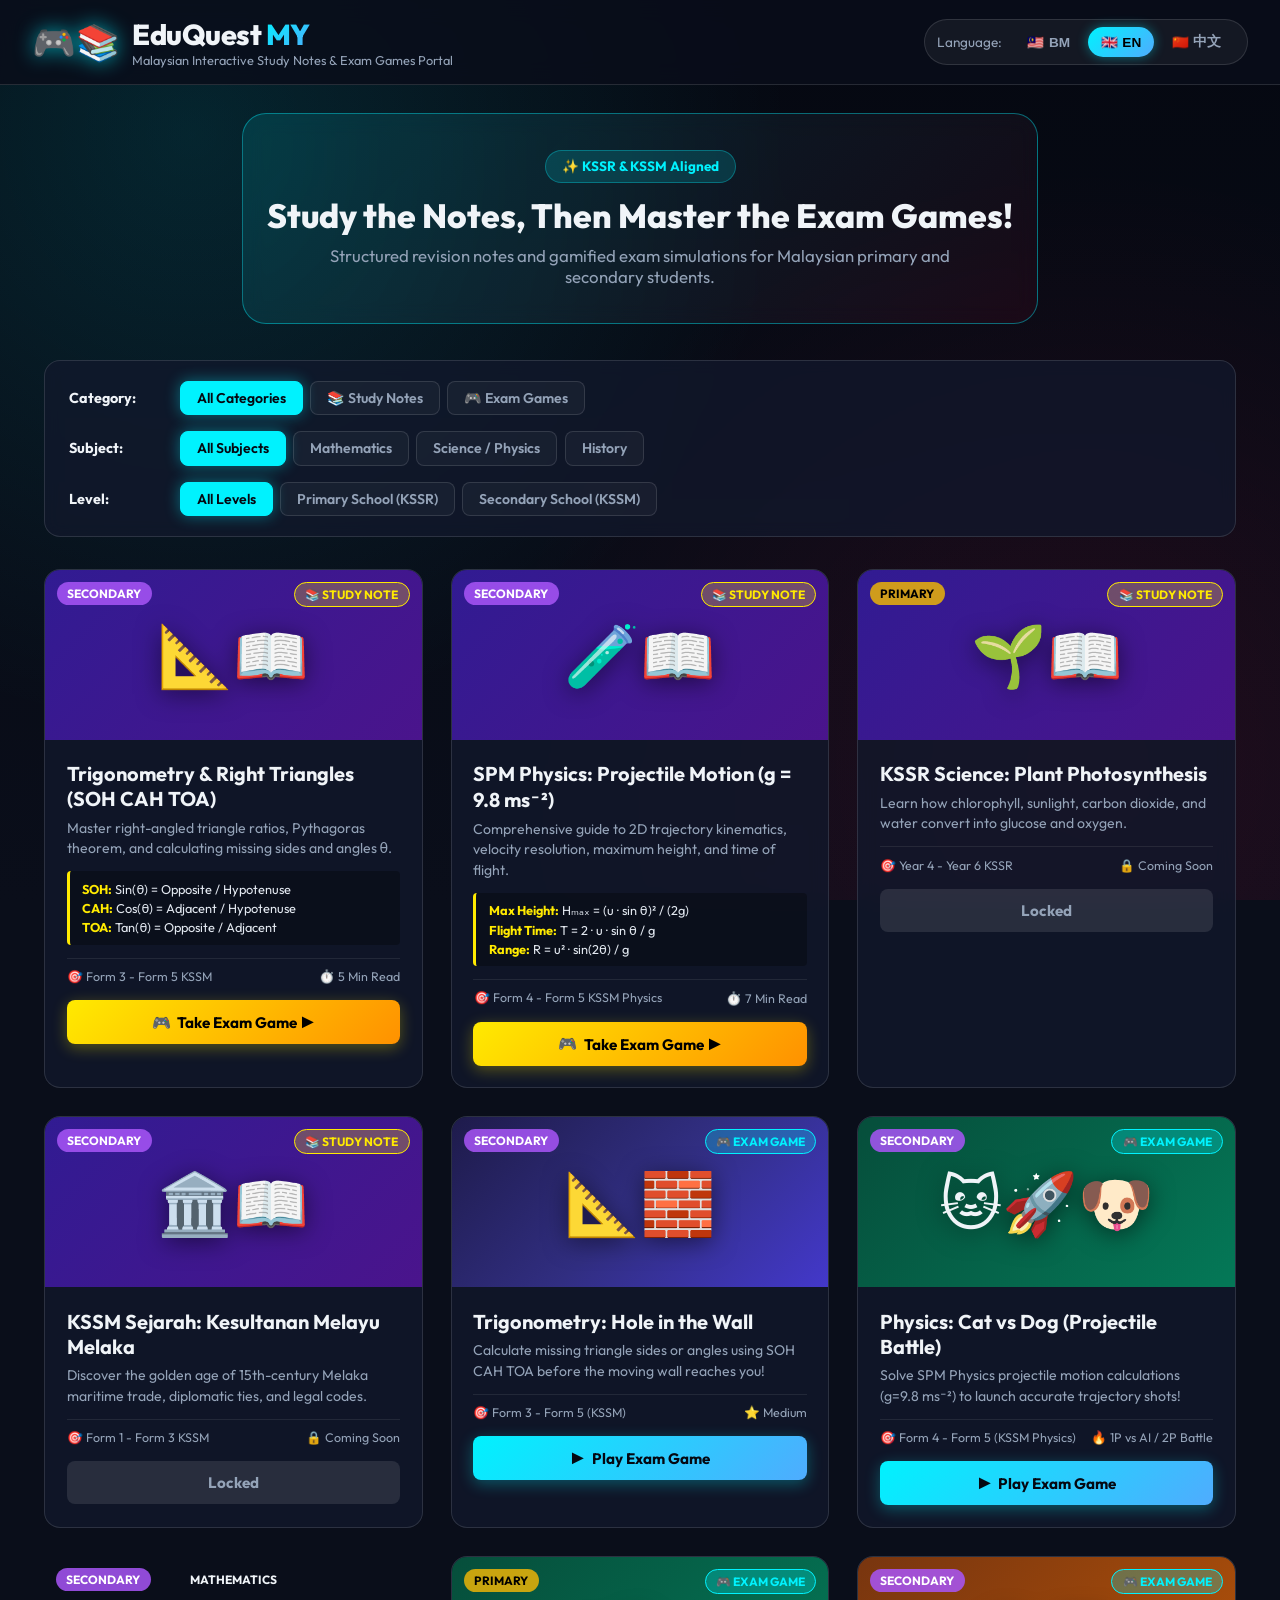
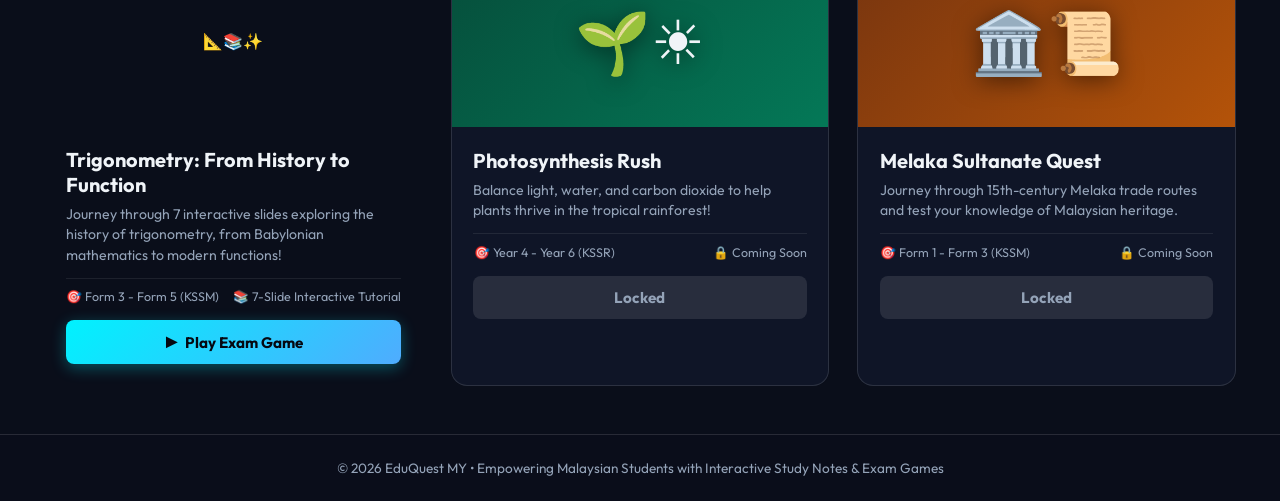
==== commit e9bce839: "Add: Trigonometry interactive slide card to portal" ====
--- a/index.html
+++ b/index.html
@@ -226,7 +226,27 @@
         </div>
       </article>
 
-      <!-- Game Card 3: Science Lab - Photosynthesis Rush (COMING SOON) -->
+      <!-- Game Card 3: Trigonometry Interactive Slide -->
+      <article class="game-card" data-subject="math" data-level="secondary">
+        <div class="card-media math-bg">
+          <div class="card-badge secondary" data-i18n="tagSecondary">Secondary</div>
+          <div class="card-badge math" data-i18n="tagMath">Mathematics</div>
+          <div class="game-preview-icon">📐📚✨</div>
+        </div>
+        <div class="card-content">
+          <h3 data-i18n="trigoSlideTitle">Trigonometry: From History to Function</h3>
+          <p class="card-desc" data-i18n="trigoSlideDesc">Journey through 7 interactive slides exploring the history of trigonometry, from Babylonian mathematics to modern functions!</p>
+          <div class="card-meta">
+            <span>🎯 Form 3 - Form 5 (KSSM)</span>
+            <span>📚 7-Slide Interactive Tutorial</span>
+          </div>
+          <button class="play-btn" onclick="openGameModal('games/trigo-interactive-slide/index.html', 'Trigonometry: From History to Function')">
+            <span>▶</span> <span data-i18n="playButton">Play Game</span>
+          </button>
+        </div>
+      </article>
+
+      <!-- Game Card 4: Science Lab - Photosynthesis Rush (COMING SOON) -->
       <article class="portal-card game-card coming-soon" data-category="games" data-subject="science" data-level="primary">
         <div class="card-media science-bg">
           <div class="card-badge primary" data-i18n="tagPrimary">Primary</div>
@@ -246,7 +266,7 @@
         </div>
       </article>
 
-      <!-- Game Card 4: Sejarah Time Travel (COMING SOON) -->
+      <!-- Game Card 5: Sejarah Time Travel (COMING SOON) -->
       <article class="portal-card game-card coming-soon" data-category="games" data-subject="history" data-level="secondary">
         <div class="card-media history-bg">
           <div class="card-badge secondary" data-i18n="tagSecondary">Secondary</div>
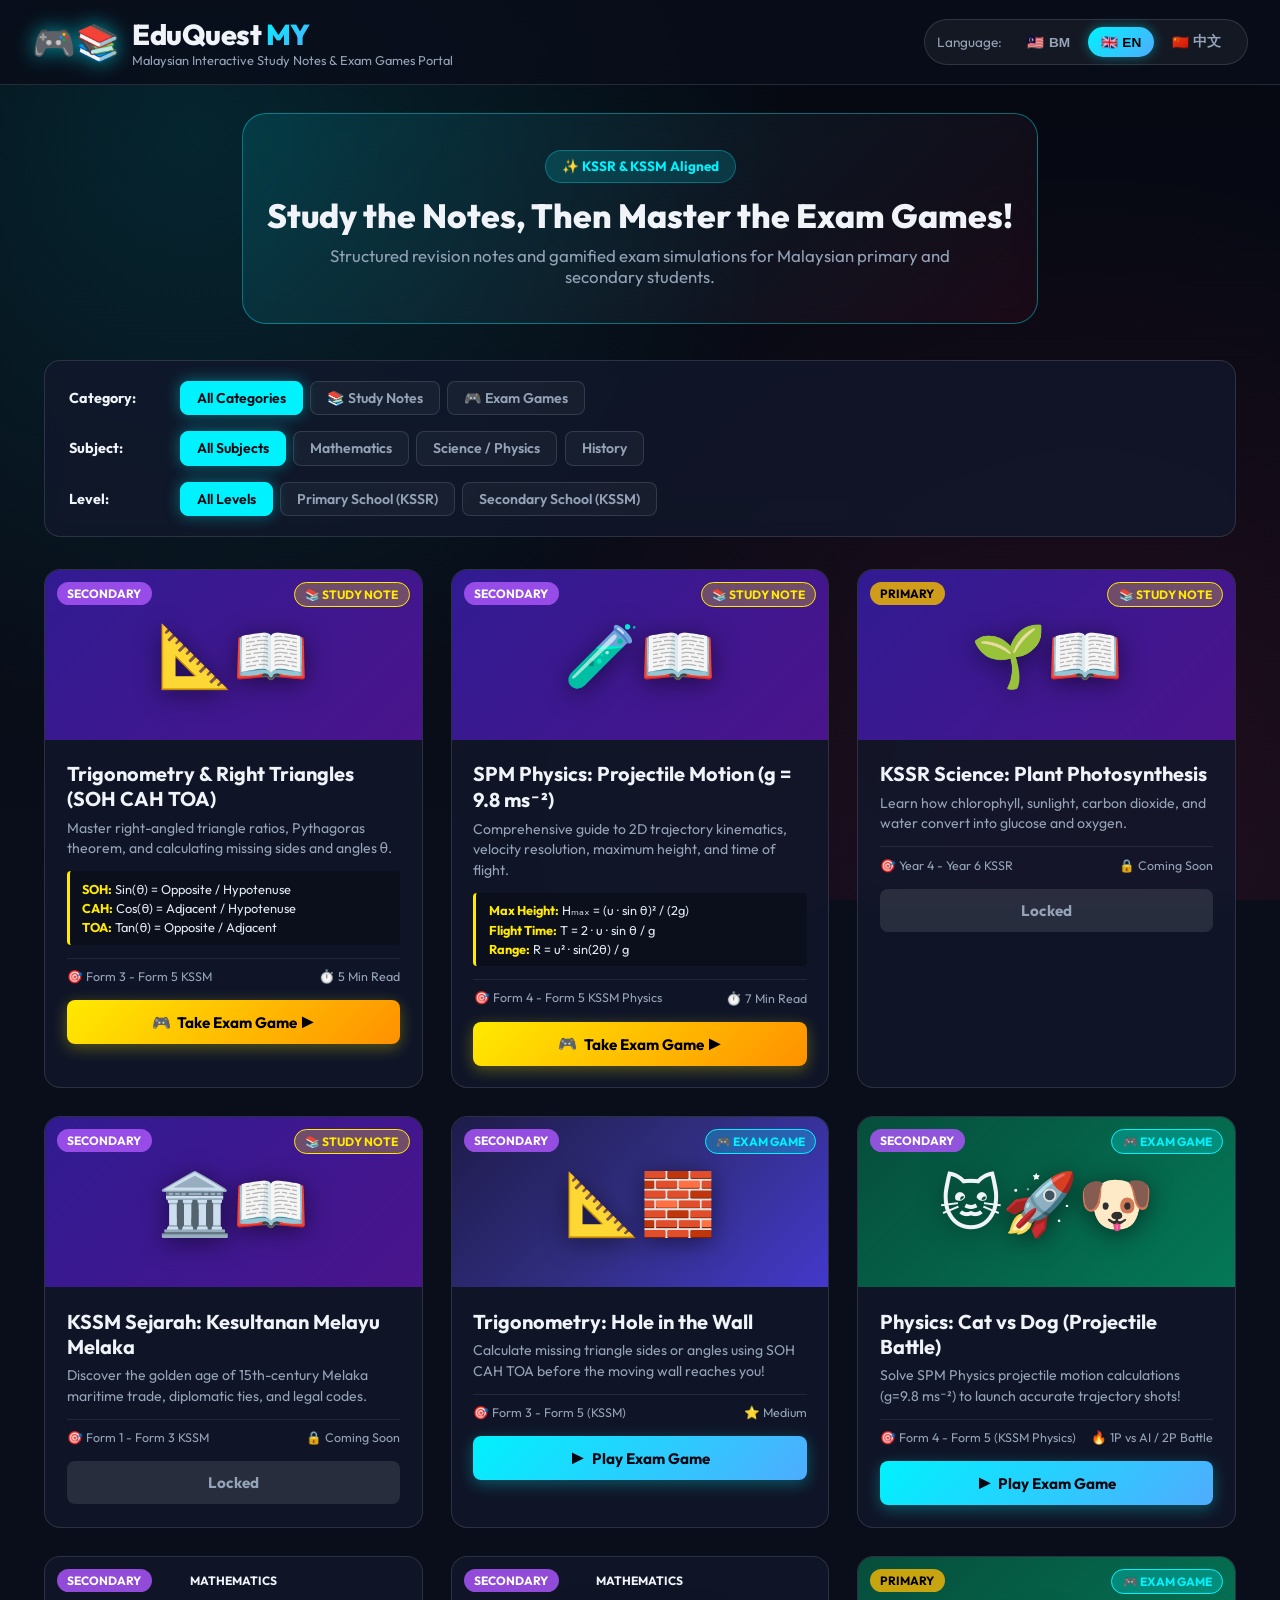
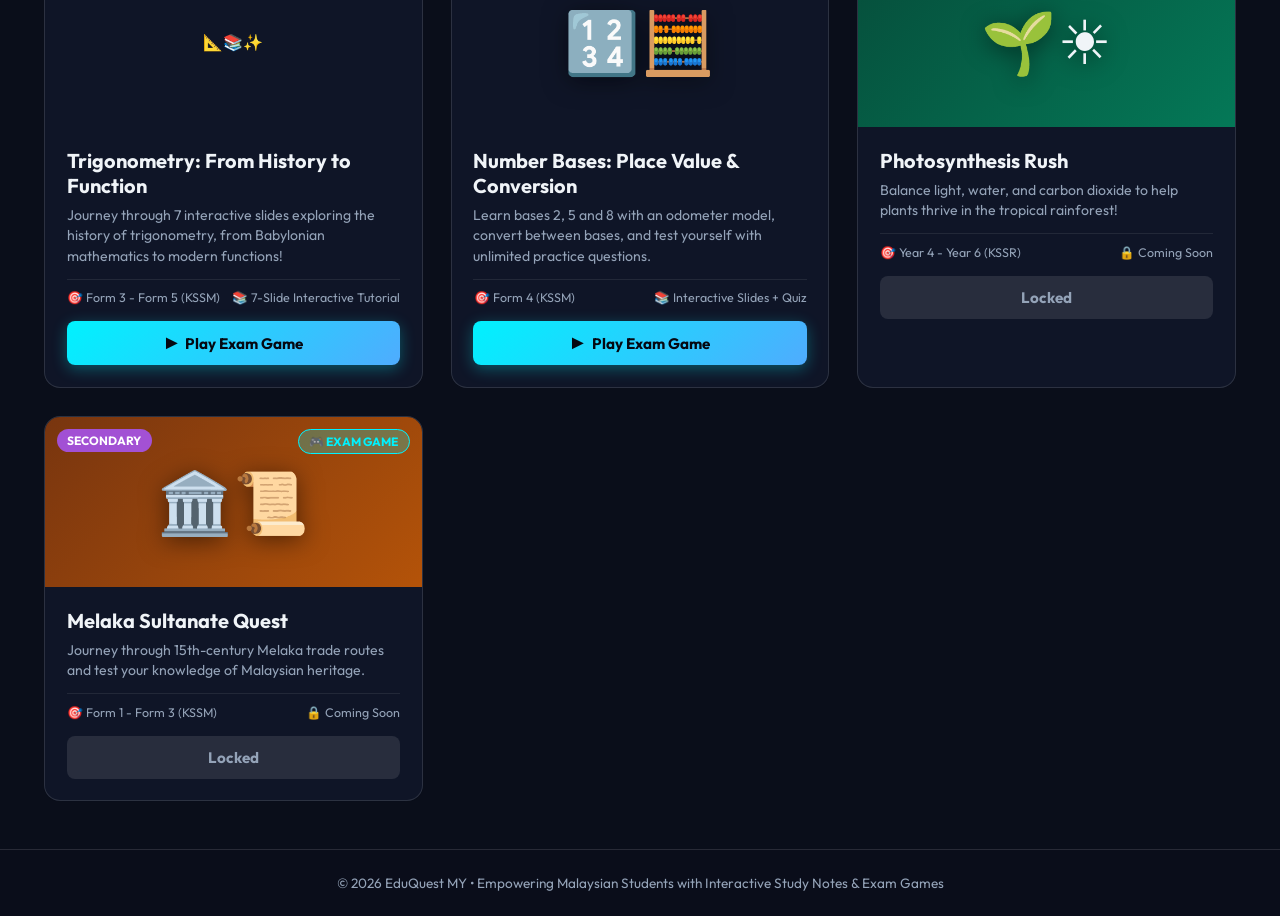
==== commit fb910dd3: "Add: Number Bases card to portal" ====
--- a/index.html
+++ b/index.html
@@ -227,7 +227,7 @@
       </article>
 
       <!-- Game Card 3: Trigonometry Interactive Slide -->
-      <article class="game-card" data-subject="math" data-level="secondary">
+      <article class="portal-card game-card" data-category="games" data-subject="math" data-level="secondary">
         <div class="card-media math-bg">
           <div class="card-badge secondary" data-i18n="tagSecondary">Secondary</div>
           <div class="card-badge math" data-i18n="tagMath">Mathematics</div>
@@ -242,6 +242,26 @@
           </div>
           <button class="play-btn" onclick="openGameModal('games/trigo-interactive-slide/index.html', 'Trigonometry: From History to Function')">
             <span>▶</span> <span data-i18n="playButton">Play Game</span>
+          </button>
+        </div>
+      </article>
+
+      <!-- Game Card 3b: Number Bases (Form 4) -->
+      <article class="portal-card game-card" data-category="games" data-subject="math" data-level="secondary">
+        <div class="card-media math-bg">
+          <div class="card-badge secondary" data-i18n="tagSecondary">Secondary</div>
+          <div class="card-badge math" data-i18n="tagMath">Mathematics</div>
+          <div class="preview-icon">🔢🧮</div>
+        </div>
+        <div class="card-content">
+          <h3 data-i18n="numberBasesTitle">Number Bases: Place Value & Conversion</h3>
+          <p class="card-desc" data-i18n="numberBasesDesc">Learn bases 2, 5 and 8 with an odometer model, convert between bases, and test yourself with unlimited practice questions.</p>
+          <div class="card-meta">
+            <span>🎯 Form 4 (KSSM)</span>
+            <span>📚 Interactive Slides + Quiz</span>
+          </div>
+          <button class="play-btn" onclick="openGameModal('games/number-bases/index.html', 'Number Bases: Place Value & Conversion')">
+            <span>▶</span> <span data-i18n="playButton">Play Exam Game</span>
           </button>
         </div>
       </article>
